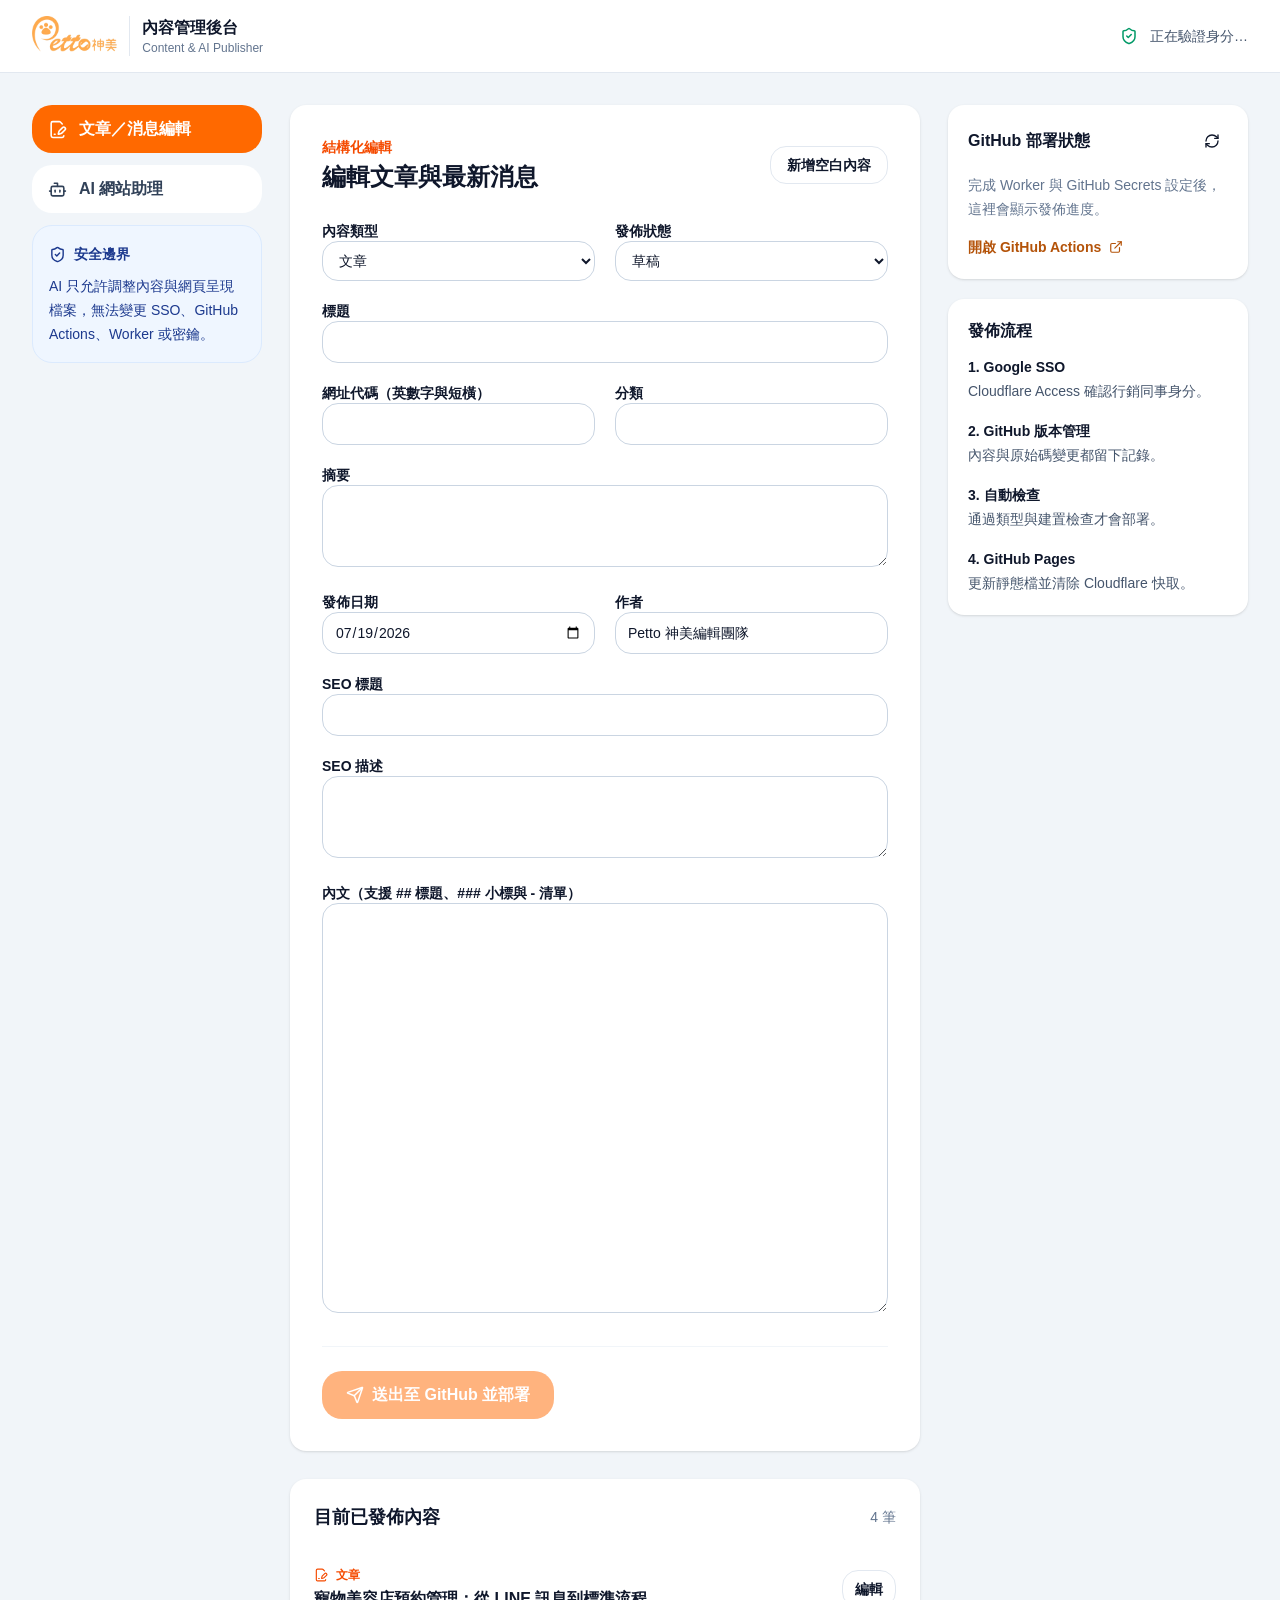
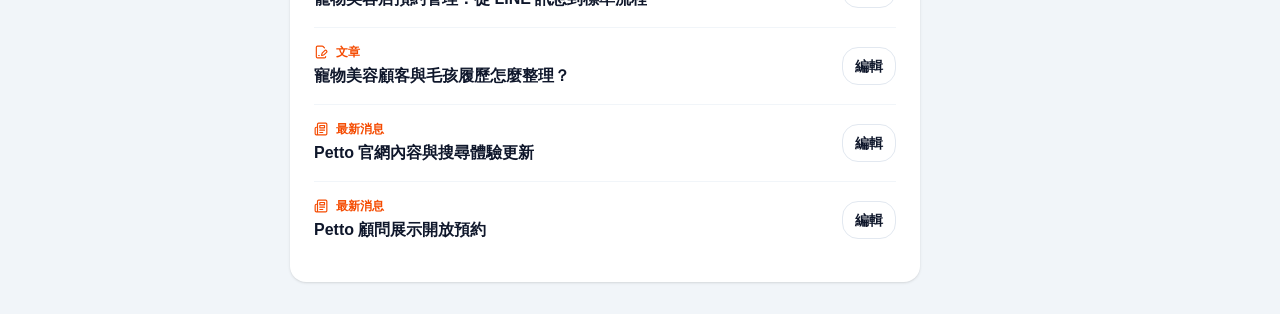
==== admin/index.html @ 761e26c4 "deploy: 文章、最新消息與內容管理後台" ====
<!doctype html>
<html lang="zh-TW">
  <head>
    <meta charset="UTF-8" />
    <meta name="viewport" content="width=device-width, initial-scale=1" />
    <meta name="theme-color" content="#ffaa4e" />

    <title>Petto 內容管理後台</title>
    <meta name="description" content="Petto 行銷內容管理後台。" />
    <meta name="author" content="Petto 神美" />
    <meta name="robots" content="noindex,nofollow,noarchive" />
    <link rel="canonical" href="https://petto.cc/admin/" />
    <link rel="icon" type="image/webp" href="/favicon.webp" />

    <meta property="og:type" content="website" />
    <meta property="og:url" content="https://petto.cc/admin/" />
    <meta property="og:title" content="Petto 內容管理後台" />
    <meta property="og:description" content="Petto 行銷內容管理後台。" />
    <meta property="og:image" content="https://petto.cc/images/hero-banner.webp" />
    <meta property="og:image:width" content="1300" />
    <meta property="og:image:height" content="731" />
    <meta property="og:site_name" content="Petto 神美" />
    <meta property="og:locale" content="zh_TW" />

    <meta name="twitter:card" content="summary_large_image" />
    <meta name="twitter:title" content="寵物美容管理系統｜Petto 神美" />
    <meta
      name="twitter:description"
      content="專為寵物美容沙龍打造的 LINE 預約、CRM、POS 與店務管理系統。"
    />
    <meta name="twitter:image" content="https://petto.cc/images/hero-banner.webp" />

    <link rel="preload" as="image" href="/images/hero-banner.webp" type="image/webp" fetchpriority="high" />
    <script type="application/ld+json">{"@context":"https://schema.org","@type":"WebPage","name":"Petto 內容管理後台","url":"https://petto.cc/admin/","description":"Petto 行銷內容管理後台。","inLanguage":"zh-TW","isPartOf":{"@id":"https://petto.cc/#website"},"about":{"@id":"https://petto.cc/#organization"}}</script>

    <script>
      window.dataLayer = window.dataLayer || [];
      function gtag() { dataLayer.push(arguments); }
      gtag("js", new Date());
      gtag("config", "G-05XGRM8G5E");

      !function(f,n){if(f.fbq)return;n=f.fbq=function(){n.callMethod?
      n.callMethod.apply(n,arguments):n.queue.push(arguments)};if(!f._fbq)f._fbq=n;
      n.push=n;n.loaded=!0;n.version="2.0";n.queue=[]}(window);
      fbq("init", "914743038214341");
      fbq("track", "PageView");

      function loadMarketingScripts() {
        const ga = document.createElement("script");
        ga.async = true;
        ga.src = "https://www.googletagmanager.com/gtag/js?id=G-05XGRM8G5E";
        document.head.appendChild(ga);

        const meta = document.createElement("script");
        meta.async = true;
        meta.src = "https://connect.facebook.net/en_US/fbevents.js";
        document.head.appendChild(meta);
      }

      window.addEventListener("load", function () {
        if ("requestIdleCallback" in window) {
          window.requestIdleCallback(loadMarketingScripts, { timeout: 2500 });
        } else {
          window.setTimeout(loadMarketingScripts, 1200);
        }
      }, { once: true });
    </script>
    <script type="module" crossorigin src="/assets/main-JNtmfxqX.js"></script>
    <link rel="stylesheet" crossorigin href="/assets/main-C1btqamZ.css">
  </head>
  <body>
    <noscript>
      <img
        height="1"
        width="1"
        style="display:none"
        alt=""
        src="https://www.facebook.com/tr?id=914743038214341&ev=PageView&noscript=1"
      />
    </noscript>
    <div id="root" data-prerendered="true"><link rel="preload" as="image" href="/images/logo-orange.webp"/><div class="min-h-screen bg-slate-100 text-slate-900"><header class="border-b border-slate-200 bg-white"><div class="mx-auto flex max-w-7xl items-center justify-between px-5 py-4 lg:px-8"><div class="flex items-center gap-3"><img src="/images/logo-orange.webp" alt="Petto 神美" class="h-10 w-auto"/><div class="border-l border-slate-200 pl-3"><p class="font-bold">內容管理後台</p><p class="text-xs text-slate-500">Content &amp; AI Publisher</p></div></div><div class="flex items-center gap-3 text-sm text-slate-600"><svg xmlns="http://www.w3.org/2000/svg" width="18" height="18" viewBox="0 0 24 24" fill="none" stroke="currentColor" stroke-width="2" stroke-linecap="round" stroke-linejoin="round" class="lucide lucide-shield-check text-emerald-600" aria-hidden="true"><path d="M20 13c0 5-3.5 7.5-7.66 8.95a1 1 0 0 1-.67-.01C7.5 20.5 4 18 4 13V6a1 1 0 0 1 1-1c2 0 4.5-1.2 6.24-2.72a1.17 1.17 0 0 1 1.52 0C14.51 3.81 17 5 19 5a1 1 0 0 1 1 1z"></path><path d="m9 12 2 2 4-4"></path></svg><span>正在驗證身分…</span></div></div></header><main class="mx-auto grid max-w-7xl gap-7 px-5 py-8 lg:grid-cols-[230px_minmax(0,1fr)_300px] lg:px-8"><aside class="space-y-3"><button type="button" class="flex w-full items-center gap-3 rounded-xl px-4 py-3 text-left font-semibold bg-orange-500 text-white"><svg xmlns="http://www.w3.org/2000/svg" width="19" height="19" viewBox="0 0 24 24" fill="none" stroke="currentColor" stroke-width="2" stroke-linecap="round" stroke-linejoin="round" class="lucide lucide-file-pen-line"><path d="m18 5-2.414-2.414A2 2 0 0 0 14.172 2H6a2 2 0 0 0-2 2v16a2 2 0 0 0 2 2h12a2 2 0 0 0 2-2"></path><path d="M21.378 12.626a1 1 0 0 0-3.004-3.004l-4.01 4.012a2 2 0 0 0-.506.854l-.837 2.87a.5.5 0 0 0 .62.62l2.87-.837a2 2 0 0 0 .854-.506z"></path><path d="M8 18h1"></path></svg> 文章／消息編輯</button><button type="button" class="flex w-full items-center gap-3 rounded-xl px-4 py-3 text-left font-semibold bg-white text-slate-700 hover:bg-slate-50"><svg xmlns="http://www.w3.org/2000/svg" width="19" height="19" viewBox="0 0 24 24" fill="none" stroke="currentColor" stroke-width="2" stroke-linecap="round" stroke-linejoin="round" class="lucide lucide-bot"><path d="M12 8V4H8"></path><rect width="16" height="12" x="4" y="8" rx="2"></rect><path d="M2 14h2"></path><path d="M20 14h2"></path><path d="M15 13v2"></path><path d="M9 13v2"></path></svg> AI 網站助理</button><div class="rounded-xl border border-blue-100 bg-blue-50 p-4 text-sm leading-6 text-blue-900"><div class="mb-2 flex items-center gap-2 font-bold"><svg xmlns="http://www.w3.org/2000/svg" width="17" height="17" viewBox="0 0 24 24" fill="none" stroke="currentColor" stroke-width="2" stroke-linecap="round" stroke-linejoin="round" class="lucide lucide-shield-check"><path d="M20 13c0 5-3.5 7.5-7.66 8.95a1 1 0 0 1-.67-.01C7.5 20.5 4 18 4 13V6a1 1 0 0 1 1-1c2 0 4.5-1.2 6.24-2.72a1.17 1.17 0 0 1 1.52 0C14.51 3.81 17 5 19 5a1 1 0 0 1 1 1z"></path><path d="m9 12 2 2 4-4"></path></svg> 安全邊界</div>AI 只允許調整內容與網頁呈現檔案，無法變更 SSO、GitHub Actions、Worker 或密鑰。</div></aside><section><form class="rounded-2xl bg-white p-6 shadow-sm lg:p-8"><div class="mb-7 flex flex-wrap items-center justify-between gap-4"><div><p class="mb-1 text-sm font-semibold text-orange-600">結構化編輯</p><h1 class="text-2xl font-bold">編輯文章與最新消息</h1></div><button type="button" class="rounded-lg border border-slate-200 px-4 py-2 text-sm font-semibold hover:bg-slate-50">新增空白內容</button></div><div class="grid gap-5 md:grid-cols-2"><label class="space-y-2 text-sm font-semibold">內容類型<select class="w-full rounded-lg border border-slate-300 bg-white px-3 py-2.5 font-normal"><option value="article" selected="">文章</option><option value="news">最新消息</option></select></label><label class="space-y-2 text-sm font-semibold">發佈狀態<select class="w-full rounded-lg border border-slate-300 bg-white px-3 py-2.5 font-normal"><option value="draft" selected="">草稿</option><option value="published">正式發佈</option></select></label><label class="space-y-2 text-sm font-semibold md:col-span-2">標題<input required="" class="w-full rounded-lg border border-slate-300 px-3 py-2.5 font-normal" value=""/></label><label class="space-y-2 text-sm font-semibold">網址代碼（英數字與短橫）<input required="" pattern="[a-z0-9-]+" class="w-full rounded-lg border border-slate-300 px-3 py-2.5 font-normal" value=""/></label><label class="space-y-2 text-sm font-semibold">分類<input required="" class="w-full rounded-lg border border-slate-300 px-3 py-2.5 font-normal" value=""/></label><label class="space-y-2 text-sm font-semibold md:col-span-2">摘要<textarea required="" maxLength="220" rows="3" class="w-full rounded-lg border border-slate-300 px-3 py-2.5 font-normal"></textarea></label><label class="space-y-2 text-sm font-semibold">發佈日期<input required="" type="date" class="w-full rounded-lg border border-slate-300 px-3 py-2.5 font-normal" value="2026-07-19"/></label><label class="space-y-2 text-sm font-semibold">作者<input required="" class="w-full rounded-lg border border-slate-300 px-3 py-2.5 font-normal" value="Petto 神美編輯團隊"/></label><label class="space-y-2 text-sm font-semibold md:col-span-2">SEO 標題<input required="" maxLength="65" class="w-full rounded-lg border border-slate-300 px-3 py-2.5 font-normal" value=""/></label><label class="space-y-2 text-sm font-semibold md:col-span-2">SEO 描述<textarea required="" maxLength="170" rows="3" class="w-full rounded-lg border border-slate-300 px-3 py-2.5 font-normal"></textarea></label><label class="space-y-2 text-sm font-semibold md:col-span-2">內文（支援 ## 標題、### 小標與 - 清單）<textarea required="" rows="16" class="w-full rounded-lg border border-slate-300 px-3 py-3 font-mono text-sm font-normal leading-6"></textarea></label></div><div class="mt-7 flex flex-wrap items-center gap-4 border-t border-slate-100 pt-6"><button disabled="" class="inline-flex items-center gap-2 rounded-xl bg-orange-500 px-6 py-3 font-bold text-white hover:bg-orange-600 disabled:cursor-not-allowed disabled:opacity-50"><svg xmlns="http://www.w3.org/2000/svg" width="18" height="18" viewBox="0 0 24 24" fill="none" stroke="currentColor" stroke-width="2" stroke-linecap="round" stroke-linejoin="round" class="lucide lucide-send"><path d="M14.536 21.686a.5.5 0 0 0 .937-.024l6.5-19a.496.496 0 0 0-.635-.635l-19 6.5a.5.5 0 0 0-.024.937l7.93 3.18a2 2 0 0 1 1.112 1.11z"></path><path d="m21.854 2.147-10.94 10.939"></path></svg>送出至 GitHub 並部署</button></div></form><div class="mt-7 rounded-2xl bg-white p-6 shadow-sm"><div class="mb-5 flex items-center justify-between gap-4"><h2 class="text-lg font-bold">目前已發佈內容</h2><span class="text-sm text-slate-500">4<!-- --> 筆</span></div><div class="divide-y divide-slate-100"><div class="flex items-center justify-between gap-4 py-4"><div class="min-w-0"><div class="mb-1 flex items-center gap-2 text-xs font-bold text-orange-600"><svg xmlns="http://www.w3.org/2000/svg" width="14" height="14" viewBox="0 0 24 24" fill="none" stroke="currentColor" stroke-width="2" stroke-linecap="round" stroke-linejoin="round" class="lucide lucide-file-pen-line"><path d="m18 5-2.414-2.414A2 2 0 0 0 14.172 2H6a2 2 0 0 0-2 2v16a2 2 0 0 0 2 2h12a2 2 0 0 0 2-2"></path><path d="M21.378 12.626a1 1 0 0 0-3.004-3.004l-4.01 4.012a2 2 0 0 0-.506.854l-.837 2.87a.5.5 0 0 0 .62.62l2.87-.837a2 2 0 0 0 .854-.506z"></path><path d="M8 18h1"></path></svg>文章</div><p class="truncate font-semibold">寵物美容店預約管理：從 LINE 訊息到標準流程</p></div><button type="button" class="shrink-0 rounded-lg border border-slate-200 px-3 py-2 text-sm font-semibold hover:bg-slate-50">編輯</button></div><div class="flex items-center justify-between gap-4 py-4"><div class="min-w-0"><div class="mb-1 flex items-center gap-2 text-xs font-bold text-orange-600"><svg xmlns="http://www.w3.org/2000/svg" width="14" height="14" viewBox="0 0 24 24" fill="none" stroke="currentColor" stroke-width="2" stroke-linecap="round" stroke-linejoin="round" class="lucide lucide-file-pen-line"><path d="m18 5-2.414-2.414A2 2 0 0 0 14.172 2H6a2 2 0 0 0-2 2v16a2 2 0 0 0 2 2h12a2 2 0 0 0 2-2"></path><path d="M21.378 12.626a1 1 0 0 0-3.004-3.004l-4.01 4.012a2 2 0 0 0-.506.854l-.837 2.87a.5.5 0 0 0 .62.62l2.87-.837a2 2 0 0 0 .854-.506z"></path><path d="M8 18h1"></path></svg>文章</div><p class="truncate font-semibold">寵物美容顧客與毛孩履歷怎麼整理？</p></div><button type="button" class="shrink-0 rounded-lg border border-slate-200 px-3 py-2 text-sm font-semibold hover:bg-slate-50">編輯</button></div><div class="flex items-center justify-between gap-4 py-4"><div class="min-w-0"><div class="mb-1 flex items-center gap-2 text-xs font-bold text-orange-600"><svg xmlns="http://www.w3.org/2000/svg" width="14" height="14" viewBox="0 0 24 24" fill="none" stroke="currentColor" stroke-width="2" stroke-linecap="round" stroke-linejoin="round" class="lucide lucide-newspaper"><path d="M4 22h16a2 2 0 0 0 2-2V4a2 2 0 0 0-2-2H8a2 2 0 0 0-2 2v16a2 2 0 0 1-2 2Zm0 0a2 2 0 0 1-2-2v-9c0-1.1.9-2 2-2h2"></path><path d="M18 14h-8"></path><path d="M15 18h-5"></path><path d="M10 6h8v4h-8V6Z"></path></svg>最新消息</div><p class="truncate font-semibold">Petto 官網內容與搜尋體驗更新</p></div><button type="button" class="shrink-0 rounded-lg border border-slate-200 px-3 py-2 text-sm font-semibold hover:bg-slate-50">編輯</button></div><div class="flex items-center justify-between gap-4 py-4"><div class="min-w-0"><div class="mb-1 flex items-center gap-2 text-xs font-bold text-orange-600"><svg xmlns="http://www.w3.org/2000/svg" width="14" height="14" viewBox="0 0 24 24" fill="none" stroke="currentColor" stroke-width="2" stroke-linecap="round" stroke-linejoin="round" class="lucide lucide-newspaper"><path d="M4 22h16a2 2 0 0 0 2-2V4a2 2 0 0 0-2-2H8a2 2 0 0 0-2 2v16a2 2 0 0 1-2 2Zm0 0a2 2 0 0 1-2-2v-9c0-1.1.9-2 2-2h2"></path><path d="M18 14h-8"></path><path d="M15 18h-5"></path><path d="M10 6h8v4h-8V6Z"></path></svg>最新消息</div><p class="truncate font-semibold">Petto 顧問展示開放預約</p></div><button type="button" class="shrink-0 rounded-lg border border-slate-200 px-3 py-2 text-sm font-semibold hover:bg-slate-50">編輯</button></div></div></div></section><aside class="space-y-5"><div class="rounded-2xl bg-white p-5 shadow-sm"><div class="mb-4 flex items-center justify-between"><h2 class="font-bold">GitHub 部署狀態</h2><button type="button" class="rounded-lg p-2 hover:bg-slate-50" aria-label="重新整理"><svg xmlns="http://www.w3.org/2000/svg" width="16" height="16" viewBox="0 0 24 24" fill="none" stroke="currentColor" stroke-width="2" stroke-linecap="round" stroke-linejoin="round" class="lucide lucide-refresh-cw"><path d="M3 12a9 9 0 0 1 9-9 9.75 9.75 0 0 1 6.74 2.74L21 8"></path><path d="M21 3v5h-5"></path><path d="M21 12a9 9 0 0 1-9 9 9.75 9.75 0 0 1-6.74-2.74L3 16"></path><path d="M8 16H3v5"></path></svg></button></div><p class="text-sm leading-6 text-slate-500">完成 Worker 與 GitHub Secrets 設定後，這裡會顯示發佈進度。</p><a href="https://github.com/3270101/pettoReact/actions" target="_blank" rel="noreferrer" class="mt-4 inline-flex items-center gap-2 text-sm font-semibold text-primary">開啟 GitHub Actions <svg xmlns="http://www.w3.org/2000/svg" width="14" height="14" viewBox="0 0 24 24" fill="none" stroke="currentColor" stroke-width="2" stroke-linecap="round" stroke-linejoin="round" class="lucide lucide-external-link"><path d="M15 3h6v6"></path><path d="M10 14 21 3"></path><path d="M18 13v6a2 2 0 0 1-2 2H5a2 2 0 0 1-2-2V8a2 2 0 0 1 2-2h6"></path></svg></a></div><div class="rounded-2xl bg-white p-5 shadow-sm"><h2 class="mb-3 font-bold">發佈流程</h2><ol class="space-y-4 text-sm leading-6 text-slate-600"><li><strong class="text-slate-900">1. Google SSO</strong><br/>Cloudflare Access 確認行銷同事身分。</li><li><strong class="text-slate-900">2. GitHub 版本管理</strong><br/>內容與原始碼變更都留下記錄。</li><li><strong class="text-slate-900">3. 自動檢查</strong><br/>通過類型與建置檢查才會部署。</li><li><strong class="text-slate-900">4. GitHub Pages</strong><br/>更新靜態檔並清除 Cloudflare 快取。</li></ol></div></aside></main></div></div>
  </body>
</html>
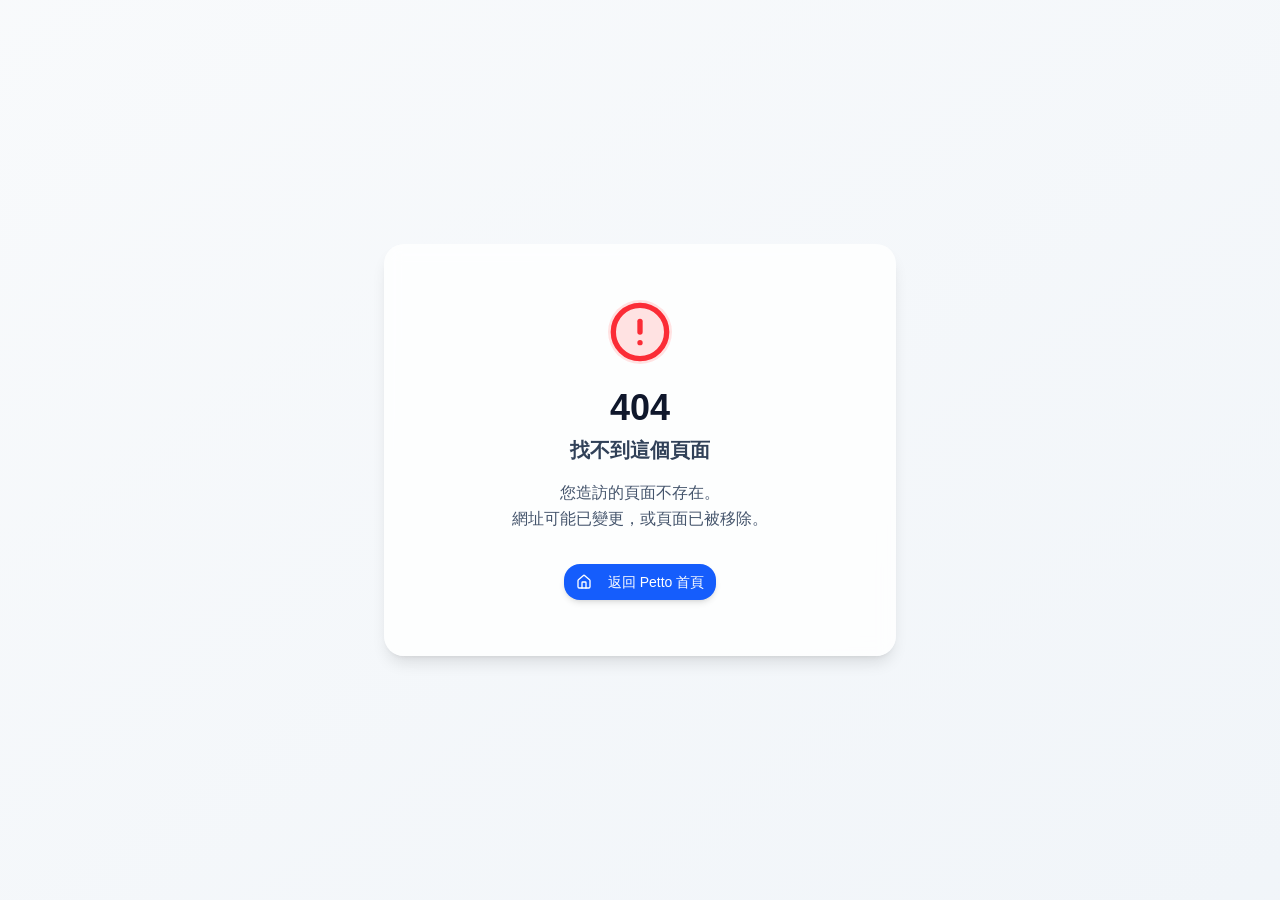
==== commit 9c95e911: "fix: cache-bust repaired JavaScript bundle" ====
--- a/admin/index.html
+++ b/admin/index.html
@@ -65,7 +65,7 @@
         }
       }, { once: true });
     </script>
-    <script type="module" crossorigin src="/assets/main-JNtmfxqX.js"></script>
+    <script type="module" crossorigin src="/assets/main-JNtmfxqX.js?v=20260719-1"></script>
     <link rel="stylesheet" crossorigin href="/assets/main-C1btqamZ.css">
   </head>
   <body>
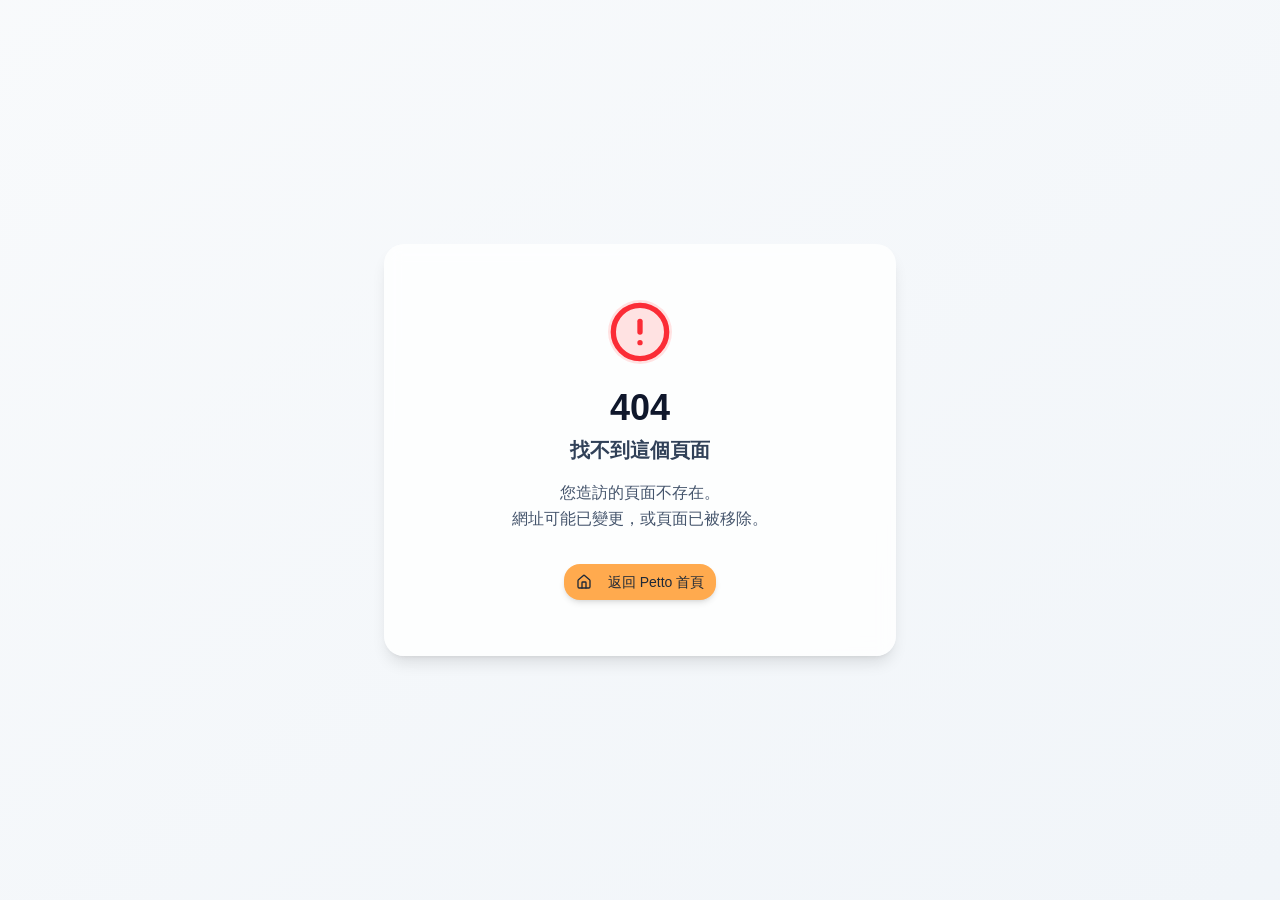
==== commit 3ab8f56f: "部署毛孩知識命名與品牌 CI 按鈕色" ====
--- a/admin/index.html
+++ b/admin/index.html
@@ -65,8 +65,8 @@
         }
       }, { once: true });
     </script>
-    <script type="module" crossorigin src="/assets/main-JNtmfxqX.js?v=20260719-1"></script>
-    <link rel="stylesheet" crossorigin href="/assets/main-C1btqamZ.css">
+    <script type="module" crossorigin src="/assets/main-DRfd6IsB.js?v=20260719-1"></script>
+    <link rel="stylesheet" crossorigin href="/assets/main-CD_ir7GU.css">
   </head>
   <body>
     <noscript>
@@ -78,6 +78,6 @@
         src="https://www.facebook.com/tr?id=914743038214341&ev=PageView&noscript=1"
       />
     </noscript>
-    <div id="root" data-prerendered="true"><link rel="preload" as="image" href="/images/logo-orange.webp"/><div class="min-h-screen bg-slate-100 text-slate-900"><header class="border-b border-slate-200 bg-white"><div class="mx-auto flex max-w-7xl items-center justify-between px-5 py-4 lg:px-8"><div class="flex items-center gap-3"><img src="/images/logo-orange.webp" alt="Petto 神美" class="h-10 w-auto"/><div class="border-l border-slate-200 pl-3"><p class="font-bold">內容管理後台</p><p class="text-xs text-slate-500">Content &amp; AI Publisher</p></div></div><div class="flex items-center gap-3 text-sm text-slate-600"><svg xmlns="http://www.w3.org/2000/svg" width="18" height="18" viewBox="0 0 24 24" fill="none" stroke="currentColor" stroke-width="2" stroke-linecap="round" stroke-linejoin="round" class="lucide lucide-shield-check text-emerald-600" aria-hidden="true"><path d="M20 13c0 5-3.5 7.5-7.66 8.95a1 1 0 0 1-.67-.01C7.5 20.5 4 18 4 13V6a1 1 0 0 1 1-1c2 0 4.5-1.2 6.24-2.72a1.17 1.17 0 0 1 1.52 0C14.51 3.81 17 5 19 5a1 1 0 0 1 1 1z"></path><path d="m9 12 2 2 4-4"></path></svg><span>正在驗證身分…</span></div></div></header><main class="mx-auto grid max-w-7xl gap-7 px-5 py-8 lg:grid-cols-[230px_minmax(0,1fr)_300px] lg:px-8"><aside class="space-y-3"><button type="button" class="flex w-full items-center gap-3 rounded-xl px-4 py-3 text-left font-semibold bg-orange-500 text-white"><svg xmlns="http://www.w3.org/2000/svg" width="19" height="19" viewBox="0 0 24 24" fill="none" stroke="currentColor" stroke-width="2" stroke-linecap="round" stroke-linejoin="round" class="lucide lucide-file-pen-line"><path d="m18 5-2.414-2.414A2 2 0 0 0 14.172 2H6a2 2 0 0 0-2 2v16a2 2 0 0 0 2 2h12a2 2 0 0 0 2-2"></path><path d="M21.378 12.626a1 1 0 0 0-3.004-3.004l-4.01 4.012a2 2 0 0 0-.506.854l-.837 2.87a.5.5 0 0 0 .62.62l2.87-.837a2 2 0 0 0 .854-.506z"></path><path d="M8 18h1"></path></svg> 文章／消息編輯</button><button type="button" class="flex w-full items-center gap-3 rounded-xl px-4 py-3 text-left font-semibold bg-white text-slate-700 hover:bg-slate-50"><svg xmlns="http://www.w3.org/2000/svg" width="19" height="19" viewBox="0 0 24 24" fill="none" stroke="currentColor" stroke-width="2" stroke-linecap="round" stroke-linejoin="round" class="lucide lucide-bot"><path d="M12 8V4H8"></path><rect width="16" height="12" x="4" y="8" rx="2"></rect><path d="M2 14h2"></path><path d="M20 14h2"></path><path d="M15 13v2"></path><path d="M9 13v2"></path></svg> AI 網站助理</button><div class="rounded-xl border border-blue-100 bg-blue-50 p-4 text-sm leading-6 text-blue-900"><div class="mb-2 flex items-center gap-2 font-bold"><svg xmlns="http://www.w3.org/2000/svg" width="17" height="17" viewBox="0 0 24 24" fill="none" stroke="currentColor" stroke-width="2" stroke-linecap="round" stroke-linejoin="round" class="lucide lucide-shield-check"><path d="M20 13c0 5-3.5 7.5-7.66 8.95a1 1 0 0 1-.67-.01C7.5 20.5 4 18 4 13V6a1 1 0 0 1 1-1c2 0 4.5-1.2 6.24-2.72a1.17 1.17 0 0 1 1.52 0C14.51 3.81 17 5 19 5a1 1 0 0 1 1 1z"></path><path d="m9 12 2 2 4-4"></path></svg> 安全邊界</div>AI 只允許調整內容與網頁呈現檔案，無法變更 SSO、GitHub Actions、Worker 或密鑰。</div></aside><section><form class="rounded-2xl bg-white p-6 shadow-sm lg:p-8"><div class="mb-7 flex flex-wrap items-center justify-between gap-4"><div><p class="mb-1 text-sm font-semibold text-orange-600">結構化編輯</p><h1 class="text-2xl font-bold">編輯文章與最新消息</h1></div><button type="button" class="rounded-lg border border-slate-200 px-4 py-2 text-sm font-semibold hover:bg-slate-50">新增空白內容</button></div><div class="grid gap-5 md:grid-cols-2"><label class="space-y-2 text-sm font-semibold">內容類型<select class="w-full rounded-lg border border-slate-300 bg-white px-3 py-2.5 font-normal"><option value="article" selected="">文章</option><option value="news">最新消息</option></select></label><label class="space-y-2 text-sm font-semibold">發佈狀態<select class="w-full rounded-lg border border-slate-300 bg-white px-3 py-2.5 font-normal"><option value="draft" selected="">草稿</option><option value="published">正式發佈</option></select></label><label class="space-y-2 text-sm font-semibold md:col-span-2">標題<input required="" class="w-full rounded-lg border border-slate-300 px-3 py-2.5 font-normal" value=""/></label><label class="space-y-2 text-sm font-semibold">網址代碼（英數字與短橫）<input required="" pattern="[a-z0-9-]+" class="w-full rounded-lg border border-slate-300 px-3 py-2.5 font-normal" value=""/></label><label class="space-y-2 text-sm font-semibold">分類<input required="" class="w-full rounded-lg border border-slate-300 px-3 py-2.5 font-normal" value=""/></label><label class="space-y-2 text-sm font-semibold md:col-span-2">摘要<textarea required="" maxLength="220" rows="3" class="w-full rounded-lg border border-slate-300 px-3 py-2.5 font-normal"></textarea></label><label class="space-y-2 text-sm font-semibold">發佈日期<input required="" type="date" class="w-full rounded-lg border border-slate-300 px-3 py-2.5 font-normal" value="2026-07-19"/></label><label class="space-y-2 text-sm font-semibold">作者<input required="" class="w-full rounded-lg border border-slate-300 px-3 py-2.5 font-normal" value="Petto 神美編輯團隊"/></label><label class="space-y-2 text-sm font-semibold md:col-span-2">SEO 標題<input required="" maxLength="65" class="w-full rounded-lg border border-slate-300 px-3 py-2.5 font-normal" value=""/></label><label class="space-y-2 text-sm font-semibold md:col-span-2">SEO 描述<textarea required="" maxLength="170" rows="3" class="w-full rounded-lg border border-slate-300 px-3 py-2.5 font-normal"></textarea></label><label class="space-y-2 text-sm font-semibold md:col-span-2">內文（支援 ## 標題、### 小標與 - 清單）<textarea required="" rows="16" class="w-full rounded-lg border border-slate-300 px-3 py-3 font-mono text-sm font-normal leading-6"></textarea></label></div><div class="mt-7 flex flex-wrap items-center gap-4 border-t border-slate-100 pt-6"><button disabled="" class="inline-flex items-center gap-2 rounded-xl bg-orange-500 px-6 py-3 font-bold text-white hover:bg-orange-600 disabled:cursor-not-allowed disabled:opacity-50"><svg xmlns="http://www.w3.org/2000/svg" width="18" height="18" viewBox="0 0 24 24" fill="none" stroke="currentColor" stroke-width="2" stroke-linecap="round" stroke-linejoin="round" class="lucide lucide-send"><path d="M14.536 21.686a.5.5 0 0 0 .937-.024l6.5-19a.496.496 0 0 0-.635-.635l-19 6.5a.5.5 0 0 0-.024.937l7.93 3.18a2 2 0 0 1 1.112 1.11z"></path><path d="m21.854 2.147-10.94 10.939"></path></svg>送出至 GitHub 並部署</button></div></form><div class="mt-7 rounded-2xl bg-white p-6 shadow-sm"><div class="mb-5 flex items-center justify-between gap-4"><h2 class="text-lg font-bold">目前已發佈內容</h2><span class="text-sm text-slate-500">4<!-- --> 筆</span></div><div class="divide-y divide-slate-100"><div class="flex items-center justify-between gap-4 py-4"><div class="min-w-0"><div class="mb-1 flex items-center gap-2 text-xs font-bold text-orange-600"><svg xmlns="http://www.w3.org/2000/svg" width="14" height="14" viewBox="0 0 24 24" fill="none" stroke="currentColor" stroke-width="2" stroke-linecap="round" stroke-linejoin="round" class="lucide lucide-file-pen-line"><path d="m18 5-2.414-2.414A2 2 0 0 0 14.172 2H6a2 2 0 0 0-2 2v16a2 2 0 0 0 2 2h12a2 2 0 0 0 2-2"></path><path d="M21.378 12.626a1 1 0 0 0-3.004-3.004l-4.01 4.012a2 2 0 0 0-.506.854l-.837 2.87a.5.5 0 0 0 .62.62l2.87-.837a2 2 0 0 0 .854-.506z"></path><path d="M8 18h1"></path></svg>文章</div><p class="truncate font-semibold">寵物美容店預約管理：從 LINE 訊息到標準流程</p></div><button type="button" class="shrink-0 rounded-lg border border-slate-200 px-3 py-2 text-sm font-semibold hover:bg-slate-50">編輯</button></div><div class="flex items-center justify-between gap-4 py-4"><div class="min-w-0"><div class="mb-1 flex items-center gap-2 text-xs font-bold text-orange-600"><svg xmlns="http://www.w3.org/2000/svg" width="14" height="14" viewBox="0 0 24 24" fill="none" stroke="currentColor" stroke-width="2" stroke-linecap="round" stroke-linejoin="round" class="lucide lucide-file-pen-line"><path d="m18 5-2.414-2.414A2 2 0 0 0 14.172 2H6a2 2 0 0 0-2 2v16a2 2 0 0 0 2 2h12a2 2 0 0 0 2-2"></path><path d="M21.378 12.626a1 1 0 0 0-3.004-3.004l-4.01 4.012a2 2 0 0 0-.506.854l-.837 2.87a.5.5 0 0 0 .62.62l2.87-.837a2 2 0 0 0 .854-.506z"></path><path d="M8 18h1"></path></svg>文章</div><p class="truncate font-semibold">寵物美容顧客與毛孩履歷怎麼整理？</p></div><button type="button" class="shrink-0 rounded-lg border border-slate-200 px-3 py-2 text-sm font-semibold hover:bg-slate-50">編輯</button></div><div class="flex items-center justify-between gap-4 py-4"><div class="min-w-0"><div class="mb-1 flex items-center gap-2 text-xs font-bold text-orange-600"><svg xmlns="http://www.w3.org/2000/svg" width="14" height="14" viewBox="0 0 24 24" fill="none" stroke="currentColor" stroke-width="2" stroke-linecap="round" stroke-linejoin="round" class="lucide lucide-newspaper"><path d="M4 22h16a2 2 0 0 0 2-2V4a2 2 0 0 0-2-2H8a2 2 0 0 0-2 2v16a2 2 0 0 1-2 2Zm0 0a2 2 0 0 1-2-2v-9c0-1.1.9-2 2-2h2"></path><path d="M18 14h-8"></path><path d="M15 18h-5"></path><path d="M10 6h8v4h-8V6Z"></path></svg>最新消息</div><p class="truncate font-semibold">Petto 官網內容與搜尋體驗更新</p></div><button type="button" class="shrink-0 rounded-lg border border-slate-200 px-3 py-2 text-sm font-semibold hover:bg-slate-50">編輯</button></div><div class="flex items-center justify-between gap-4 py-4"><div class="min-w-0"><div class="mb-1 flex items-center gap-2 text-xs font-bold text-orange-600"><svg xmlns="http://www.w3.org/2000/svg" width="14" height="14" viewBox="0 0 24 24" fill="none" stroke="currentColor" stroke-width="2" stroke-linecap="round" stroke-linejoin="round" class="lucide lucide-newspaper"><path d="M4 22h16a2 2 0 0 0 2-2V4a2 2 0 0 0-2-2H8a2 2 0 0 0-2 2v16a2 2 0 0 1-2 2Zm0 0a2 2 0 0 1-2-2v-9c0-1.1.9-2 2-2h2"></path><path d="M18 14h-8"></path><path d="M15 18h-5"></path><path d="M10 6h8v4h-8V6Z"></path></svg>最新消息</div><p class="truncate font-semibold">Petto 顧問展示開放預約</p></div><button type="button" class="shrink-0 rounded-lg border border-slate-200 px-3 py-2 text-sm font-semibold hover:bg-slate-50">編輯</button></div></div></div></section><aside class="space-y-5"><div class="rounded-2xl bg-white p-5 shadow-sm"><div class="mb-4 flex items-center justify-between"><h2 class="font-bold">GitHub 部署狀態</h2><button type="button" class="rounded-lg p-2 hover:bg-slate-50" aria-label="重新整理"><svg xmlns="http://www.w3.org/2000/svg" width="16" height="16" viewBox="0 0 24 24" fill="none" stroke="currentColor" stroke-width="2" stroke-linecap="round" stroke-linejoin="round" class="lucide lucide-refresh-cw"><path d="M3 12a9 9 0 0 1 9-9 9.75 9.75 0 0 1 6.74 2.74L21 8"></path><path d="M21 3v5h-5"></path><path d="M21 12a9 9 0 0 1-9 9 9.75 9.75 0 0 1-6.74-2.74L3 16"></path><path d="M8 16H3v5"></path></svg></button></div><p class="text-sm leading-6 text-slate-500">完成 Worker 與 GitHub Secrets 設定後，這裡會顯示發佈進度。</p><a href="https://github.com/3270101/pettoReact/actions" target="_blank" rel="noreferrer" class="mt-4 inline-flex items-center gap-2 text-sm font-semibold text-primary">開啟 GitHub Actions <svg xmlns="http://www.w3.org/2000/svg" width="14" height="14" viewBox="0 0 24 24" fill="none" stroke="currentColor" stroke-width="2" stroke-linecap="round" stroke-linejoin="round" class="lucide lucide-external-link"><path d="M15 3h6v6"></path><path d="M10 14 21 3"></path><path d="M18 13v6a2 2 0 0 1-2 2H5a2 2 0 0 1-2-2V8a2 2 0 0 1 2-2h6"></path></svg></a></div><div class="rounded-2xl bg-white p-5 shadow-sm"><h2 class="mb-3 font-bold">發佈流程</h2><ol class="space-y-4 text-sm leading-6 text-slate-600"><li><strong class="text-slate-900">1. Google SSO</strong><br/>Cloudflare Access 確認行銷同事身分。</li><li><strong class="text-slate-900">2. GitHub 版本管理</strong><br/>內容與原始碼變更都留下記錄。</li><li><strong class="text-slate-900">3. 自動檢查</strong><br/>通過類型與建置檢查才會部署。</li><li><strong class="text-slate-900">4. GitHub Pages</strong><br/>更新靜態檔並清除 Cloudflare 快取。</li></ol></div></aside></main></div></div>
+    <div id="root" data-prerendered="true"><link rel="preload" as="image" href="/images/logo-orange.webp"/><div class="min-h-screen bg-slate-100 text-slate-900"><header class="border-b border-slate-200 bg-white"><div class="mx-auto flex max-w-7xl items-center justify-between px-5 py-4 lg:px-8"><div class="flex items-center gap-3"><img src="/images/logo-orange.webp" alt="Petto 神美" class="h-10 w-auto"/><div class="border-l border-slate-200 pl-3"><p class="font-bold">內容管理後台</p><p class="text-xs text-slate-500">Content &amp; AI Publisher</p></div></div><div class="flex items-center gap-3 text-sm text-slate-600"><svg xmlns="http://www.w3.org/2000/svg" width="18" height="18" viewBox="0 0 24 24" fill="none" stroke="currentColor" stroke-width="2" stroke-linecap="round" stroke-linejoin="round" class="lucide lucide-shield-check text-emerald-600" aria-hidden="true"><path d="M20 13c0 5-3.5 7.5-7.66 8.95a1 1 0 0 1-.67-.01C7.5 20.5 4 18 4 13V6a1 1 0 0 1 1-1c2 0 4.5-1.2 6.24-2.72a1.17 1.17 0 0 1 1.52 0C14.51 3.81 17 5 19 5a1 1 0 0 1 1 1z"></path><path d="m9 12 2 2 4-4"></path></svg><span>正在驗證身分…</span></div></div></header><main class="mx-auto grid max-w-7xl gap-7 px-5 py-8 lg:grid-cols-[230px_minmax(0,1fr)_300px] lg:px-8"><aside class="space-y-3"><button type="button" class="flex w-full items-center gap-3 rounded-xl px-4 py-3 text-left font-semibold bg-[#ffaa4e] text-[#1f2937]"><svg xmlns="http://www.w3.org/2000/svg" width="19" height="19" viewBox="0 0 24 24" fill="none" stroke="currentColor" stroke-width="2" stroke-linecap="round" stroke-linejoin="round" class="lucide lucide-file-pen-line"><path d="m18 5-2.414-2.414A2 2 0 0 0 14.172 2H6a2 2 0 0 0-2 2v16a2 2 0 0 0 2 2h12a2 2 0 0 0 2-2"></path><path d="M21.378 12.626a1 1 0 0 0-3.004-3.004l-4.01 4.012a2 2 0 0 0-.506.854l-.837 2.87a.5.5 0 0 0 .62.62l2.87-.837a2 2 0 0 0 .854-.506z"></path><path d="M8 18h1"></path></svg> 毛孩知識／消息編輯</button><button type="button" class="flex w-full items-center gap-3 rounded-xl px-4 py-3 text-left font-semibold bg-white text-slate-700 hover:bg-slate-50"><svg xmlns="http://www.w3.org/2000/svg" width="19" height="19" viewBox="0 0 24 24" fill="none" stroke="currentColor" stroke-width="2" stroke-linecap="round" stroke-linejoin="round" class="lucide lucide-bot"><path d="M12 8V4H8"></path><rect width="16" height="12" x="4" y="8" rx="2"></rect><path d="M2 14h2"></path><path d="M20 14h2"></path><path d="M15 13v2"></path><path d="M9 13v2"></path></svg> AI 網站助理</button><div class="rounded-xl border border-blue-100 bg-blue-50 p-4 text-sm leading-6 text-blue-900"><div class="mb-2 flex items-center gap-2 font-bold"><svg xmlns="http://www.w3.org/2000/svg" width="17" height="17" viewBox="0 0 24 24" fill="none" stroke="currentColor" stroke-width="2" stroke-linecap="round" stroke-linejoin="round" class="lucide lucide-shield-check"><path d="M20 13c0 5-3.5 7.5-7.66 8.95a1 1 0 0 1-.67-.01C7.5 20.5 4 18 4 13V6a1 1 0 0 1 1-1c2 0 4.5-1.2 6.24-2.72a1.17 1.17 0 0 1 1.52 0C14.51 3.81 17 5 19 5a1 1 0 0 1 1 1z"></path><path d="m9 12 2 2 4-4"></path></svg> 安全邊界</div>AI 只允許調整內容與網頁呈現檔案，無法變更 SSO、GitHub Actions、Worker 或密鑰。</div></aside><section><form class="rounded-2xl bg-white p-6 shadow-sm lg:p-8"><div class="mb-7 flex flex-wrap items-center justify-between gap-4"><div><p class="mb-1 text-sm font-semibold text-orange-600">結構化編輯</p><h1 class="text-2xl font-bold">編輯毛孩知識與最新消息</h1></div><button type="button" class="rounded-lg border border-slate-200 px-4 py-2 text-sm font-semibold hover:bg-slate-50">新增空白內容</button></div><div class="grid gap-5 md:grid-cols-2"><label class="space-y-2 text-sm font-semibold">內容類型<select class="w-full rounded-lg border border-slate-300 bg-white px-3 py-2.5 font-normal"><option value="article" selected="">毛孩知識</option><option value="news">最新消息</option></select></label><label class="space-y-2 text-sm font-semibold">發佈狀態<select class="w-full rounded-lg border border-slate-300 bg-white px-3 py-2.5 font-normal"><option value="draft" selected="">草稿</option><option value="published">正式發佈</option></select></label><label class="space-y-2 text-sm font-semibold md:col-span-2">標題<input required="" class="w-full rounded-lg border border-slate-300 px-3 py-2.5 font-normal" value=""/></label><label class="space-y-2 text-sm font-semibold">網址代碼（英數字與短橫）<input required="" pattern="[a-z0-9-]+" class="w-full rounded-lg border border-slate-300 px-3 py-2.5 font-normal" value=""/></label><label class="space-y-2 text-sm font-semibold">分類<input required="" class="w-full rounded-lg border border-slate-300 px-3 py-2.5 font-normal" value=""/></label><label class="space-y-2 text-sm font-semibold md:col-span-2">摘要<textarea required="" maxLength="220" rows="3" class="w-full rounded-lg border border-slate-300 px-3 py-2.5 font-normal"></textarea></label><label class="space-y-2 text-sm font-semibold">發佈日期<input required="" type="date" class="w-full rounded-lg border border-slate-300 px-3 py-2.5 font-normal" value="2026-07-19"/></label><label class="space-y-2 text-sm font-semibold">作者<input required="" class="w-full rounded-lg border border-slate-300 px-3 py-2.5 font-normal" value="Petto 神美編輯團隊"/></label><label class="space-y-2 text-sm font-semibold md:col-span-2">SEO 標題<input required="" maxLength="65" class="w-full rounded-lg border border-slate-300 px-3 py-2.5 font-normal" value=""/></label><label class="space-y-2 text-sm font-semibold md:col-span-2">SEO 描述<textarea required="" maxLength="170" rows="3" class="w-full rounded-lg border border-slate-300 px-3 py-2.5 font-normal"></textarea></label><label class="space-y-2 text-sm font-semibold md:col-span-2">內文（支援 ## 標題、### 小標與 - 清單）<textarea required="" rows="16" class="w-full rounded-lg border border-slate-300 px-3 py-3 font-mono text-sm font-normal leading-6"></textarea></label></div><div class="mt-7 flex flex-wrap items-center gap-4 border-t border-slate-100 pt-6"><button disabled="" class="inline-flex items-center gap-2 rounded-xl bg-[#ffaa4e] px-6 py-3 font-bold text-[#1f2937] hover:bg-[#f59e0b] disabled:cursor-not-allowed disabled:opacity-50"><svg xmlns="http://www.w3.org/2000/svg" width="18" height="18" viewBox="0 0 24 24" fill="none" stroke="currentColor" stroke-width="2" stroke-linecap="round" stroke-linejoin="round" class="lucide lucide-send"><path d="M14.536 21.686a.5.5 0 0 0 .937-.024l6.5-19a.496.496 0 0 0-.635-.635l-19 6.5a.5.5 0 0 0-.024.937l7.93 3.18a2 2 0 0 1 1.112 1.11z"></path><path d="m21.854 2.147-10.94 10.939"></path></svg>送出至 GitHub 並部署</button></div></form><div class="mt-7 rounded-2xl bg-white p-6 shadow-sm"><div class="mb-5 flex items-center justify-between gap-4"><h2 class="text-lg font-bold">目前已發佈內容</h2><span class="text-sm text-slate-500">4<!-- --> 筆</span></div><div class="divide-y divide-slate-100"><div class="flex items-center justify-between gap-4 py-4"><div class="min-w-0"><div class="mb-1 flex items-center gap-2 text-xs font-bold text-orange-600"><svg xmlns="http://www.w3.org/2000/svg" width="14" height="14" viewBox="0 0 24 24" fill="none" stroke="currentColor" stroke-width="2" stroke-linecap="round" stroke-linejoin="round" class="lucide lucide-file-pen-line"><path d="m18 5-2.414-2.414A2 2 0 0 0 14.172 2H6a2 2 0 0 0-2 2v16a2 2 0 0 0 2 2h12a2 2 0 0 0 2-2"></path><path d="M21.378 12.626a1 1 0 0 0-3.004-3.004l-4.01 4.012a2 2 0 0 0-.506.854l-.837 2.87a.5.5 0 0 0 .62.62l2.87-.837a2 2 0 0 0 .854-.506z"></path><path d="M8 18h1"></path></svg>毛孩知識</div><p class="truncate font-semibold">寵物美容店預約管理：從 LINE 訊息到標準流程</p></div><button type="button" class="shrink-0 rounded-lg border border-slate-200 px-3 py-2 text-sm font-semibold hover:bg-slate-50">編輯</button></div><div class="flex items-center justify-between gap-4 py-4"><div class="min-w-0"><div class="mb-1 flex items-center gap-2 text-xs font-bold text-orange-600"><svg xmlns="http://www.w3.org/2000/svg" width="14" height="14" viewBox="0 0 24 24" fill="none" stroke="currentColor" stroke-width="2" stroke-linecap="round" stroke-linejoin="round" class="lucide lucide-file-pen-line"><path d="m18 5-2.414-2.414A2 2 0 0 0 14.172 2H6a2 2 0 0 0-2 2v16a2 2 0 0 0 2 2h12a2 2 0 0 0 2-2"></path><path d="M21.378 12.626a1 1 0 0 0-3.004-3.004l-4.01 4.012a2 2 0 0 0-.506.854l-.837 2.87a.5.5 0 0 0 .62.62l2.87-.837a2 2 0 0 0 .854-.506z"></path><path d="M8 18h1"></path></svg>毛孩知識</div><p class="truncate font-semibold">寵物美容顧客與毛孩履歷怎麼整理？</p></div><button type="button" class="shrink-0 rounded-lg border border-slate-200 px-3 py-2 text-sm font-semibold hover:bg-slate-50">編輯</button></div><div class="flex items-center justify-between gap-4 py-4"><div class="min-w-0"><div class="mb-1 flex items-center gap-2 text-xs font-bold text-orange-600"><svg xmlns="http://www.w3.org/2000/svg" width="14" height="14" viewBox="0 0 24 24" fill="none" stroke="currentColor" stroke-width="2" stroke-linecap="round" stroke-linejoin="round" class="lucide lucide-newspaper"><path d="M4 22h16a2 2 0 0 0 2-2V4a2 2 0 0 0-2-2H8a2 2 0 0 0-2 2v16a2 2 0 0 1-2 2Zm0 0a2 2 0 0 1-2-2v-9c0-1.1.9-2 2-2h2"></path><path d="M18 14h-8"></path><path d="M15 18h-5"></path><path d="M10 6h8v4h-8V6Z"></path></svg>最新消息</div><p class="truncate font-semibold">Petto 官網內容與搜尋體驗更新</p></div><button type="button" class="shrink-0 rounded-lg border border-slate-200 px-3 py-2 text-sm font-semibold hover:bg-slate-50">編輯</button></div><div class="flex items-center justify-between gap-4 py-4"><div class="min-w-0"><div class="mb-1 flex items-center gap-2 text-xs font-bold text-orange-600"><svg xmlns="http://www.w3.org/2000/svg" width="14" height="14" viewBox="0 0 24 24" fill="none" stroke="currentColor" stroke-width="2" stroke-linecap="round" stroke-linejoin="round" class="lucide lucide-newspaper"><path d="M4 22h16a2 2 0 0 0 2-2V4a2 2 0 0 0-2-2H8a2 2 0 0 0-2 2v16a2 2 0 0 1-2 2Zm0 0a2 2 0 0 1-2-2v-9c0-1.1.9-2 2-2h2"></path><path d="M18 14h-8"></path><path d="M15 18h-5"></path><path d="M10 6h8v4h-8V6Z"></path></svg>最新消息</div><p class="truncate font-semibold">Petto 顧問展示開放預約</p></div><button type="button" class="shrink-0 rounded-lg border border-slate-200 px-3 py-2 text-sm font-semibold hover:bg-slate-50">編輯</button></div></div></div></section><aside class="space-y-5"><div class="rounded-2xl bg-white p-5 shadow-sm"><div class="mb-4 flex items-center justify-between"><h2 class="font-bold">GitHub 部署狀態</h2><button type="button" class="rounded-lg p-2 hover:bg-slate-50" aria-label="重新整理"><svg xmlns="http://www.w3.org/2000/svg" width="16" height="16" viewBox="0 0 24 24" fill="none" stroke="currentColor" stroke-width="2" stroke-linecap="round" stroke-linejoin="round" class="lucide lucide-refresh-cw"><path d="M3 12a9 9 0 0 1 9-9 9.75 9.75 0 0 1 6.74 2.74L21 8"></path><path d="M21 3v5h-5"></path><path d="M21 12a9 9 0 0 1-9 9 9.75 9.75 0 0 1-6.74-2.74L3 16"></path><path d="M8 16H3v5"></path></svg></button></div><p class="text-sm leading-6 text-slate-500">完成 Worker 與 GitHub Secrets 設定後，這裡會顯示發佈進度。</p><a href="https://github.com/3270101/pettoReact/actions" target="_blank" rel="noreferrer" class="mt-4 inline-flex items-center gap-2 text-sm font-semibold text-primary">開啟 GitHub Actions <svg xmlns="http://www.w3.org/2000/svg" width="14" height="14" viewBox="0 0 24 24" fill="none" stroke="currentColor" stroke-width="2" stroke-linecap="round" stroke-linejoin="round" class="lucide lucide-external-link"><path d="M15 3h6v6"></path><path d="M10 14 21 3"></path><path d="M18 13v6a2 2 0 0 1-2 2H5a2 2 0 0 1-2-2V8a2 2 0 0 1 2-2h6"></path></svg></a></div><div class="rounded-2xl bg-white p-5 shadow-sm"><h2 class="mb-3 font-bold">發佈流程</h2><ol class="space-y-4 text-sm leading-6 text-slate-600"><li><strong class="text-slate-900">1. Google SSO</strong><br/>Cloudflare Access 確認行銷同事身分。</li><li><strong class="text-slate-900">2. GitHub 版本管理</strong><br/>內容與原始碼變更都留下記錄。</li><li><strong class="text-slate-900">3. 自動檢查</strong><br/>通過類型與建置檢查才會部署。</li><li><strong class="text-slate-900">4. GitHub Pages</strong><br/>更新靜態檔並清除 Cloudflare 快取。</li></ol></div></aside></main></div></div>
   </body>
 </html>
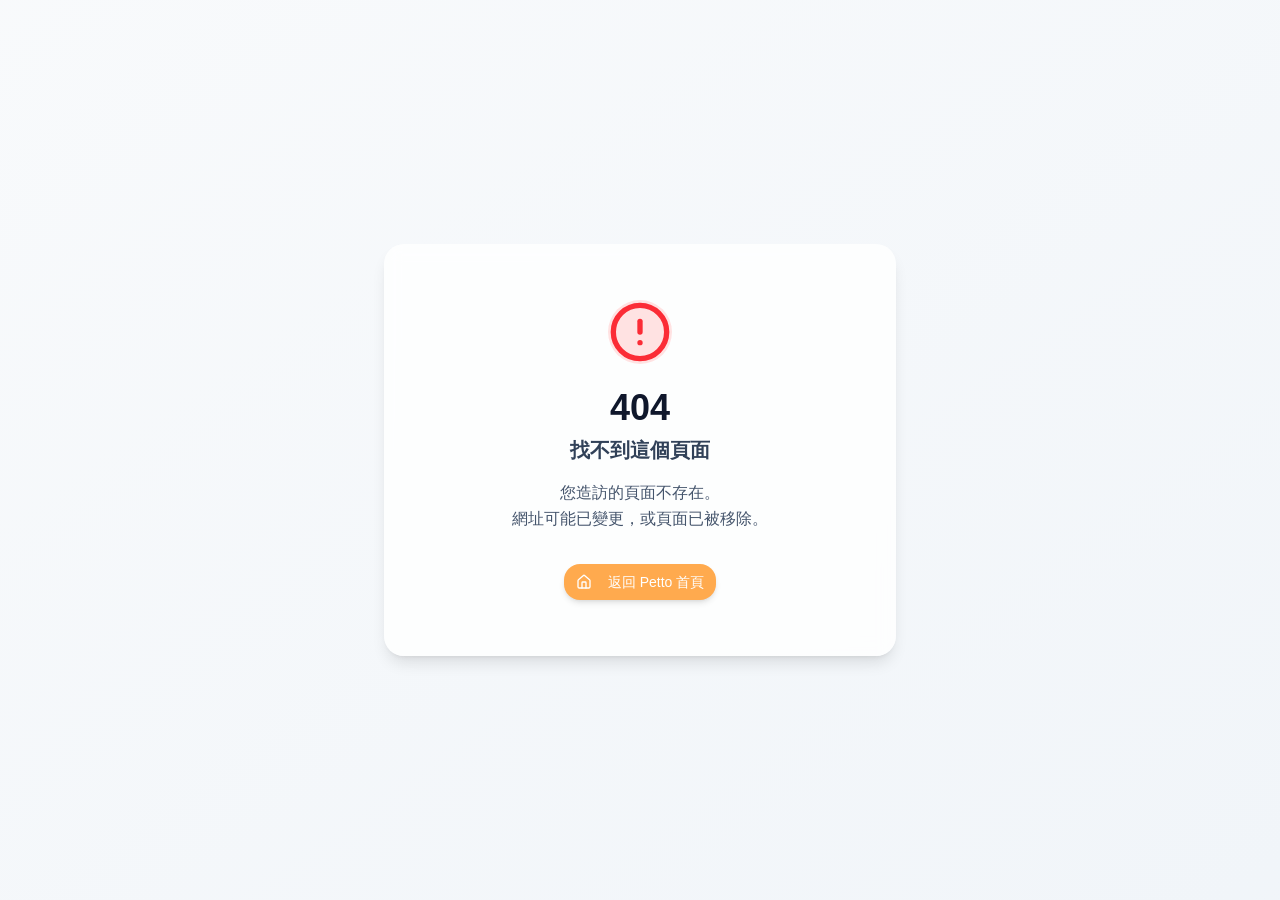
==== commit 336cd37b: "部署較輕盈的 Hero 與按鈕品牌樣式" ====
--- a/admin/index.html
+++ b/admin/index.html
@@ -65,8 +65,8 @@
         }
       }, { once: true });
     </script>
-    <script type="module" crossorigin src="/assets/main-DRfd6IsB.js?v=20260719-1"></script>
-    <link rel="stylesheet" crossorigin href="/assets/main-CD_ir7GU.css">
+    <script type="module" crossorigin src="/assets/main-Bl2QFMHU.js?v=20260719-1"></script>
+    <link rel="stylesheet" crossorigin href="/assets/main-BsH5C2aP.css">
   </head>
   <body>
     <noscript>
@@ -78,6 +78,6 @@
         src="https://www.facebook.com/tr?id=914743038214341&ev=PageView&noscript=1"
       />
     </noscript>
-    <div id="root" data-prerendered="true"><link rel="preload" as="image" href="/images/logo-orange.webp"/><div class="min-h-screen bg-slate-100 text-slate-900"><header class="border-b border-slate-200 bg-white"><div class="mx-auto flex max-w-7xl items-center justify-between px-5 py-4 lg:px-8"><div class="flex items-center gap-3"><img src="/images/logo-orange.webp" alt="Petto 神美" class="h-10 w-auto"/><div class="border-l border-slate-200 pl-3"><p class="font-bold">內容管理後台</p><p class="text-xs text-slate-500">Content &amp; AI Publisher</p></div></div><div class="flex items-center gap-3 text-sm text-slate-600"><svg xmlns="http://www.w3.org/2000/svg" width="18" height="18" viewBox="0 0 24 24" fill="none" stroke="currentColor" stroke-width="2" stroke-linecap="round" stroke-linejoin="round" class="lucide lucide-shield-check text-emerald-600" aria-hidden="true"><path d="M20 13c0 5-3.5 7.5-7.66 8.95a1 1 0 0 1-.67-.01C7.5 20.5 4 18 4 13V6a1 1 0 0 1 1-1c2 0 4.5-1.2 6.24-2.72a1.17 1.17 0 0 1 1.52 0C14.51 3.81 17 5 19 5a1 1 0 0 1 1 1z"></path><path d="m9 12 2 2 4-4"></path></svg><span>正在驗證身分…</span></div></div></header><main class="mx-auto grid max-w-7xl gap-7 px-5 py-8 lg:grid-cols-[230px_minmax(0,1fr)_300px] lg:px-8"><aside class="space-y-3"><button type="button" class="flex w-full items-center gap-3 rounded-xl px-4 py-3 text-left font-semibold bg-[#ffaa4e] text-[#1f2937]"><svg xmlns="http://www.w3.org/2000/svg" width="19" height="19" viewBox="0 0 24 24" fill="none" stroke="currentColor" stroke-width="2" stroke-linecap="round" stroke-linejoin="round" class="lucide lucide-file-pen-line"><path d="m18 5-2.414-2.414A2 2 0 0 0 14.172 2H6a2 2 0 0 0-2 2v16a2 2 0 0 0 2 2h12a2 2 0 0 0 2-2"></path><path d="M21.378 12.626a1 1 0 0 0-3.004-3.004l-4.01 4.012a2 2 0 0 0-.506.854l-.837 2.87a.5.5 0 0 0 .62.62l2.87-.837a2 2 0 0 0 .854-.506z"></path><path d="M8 18h1"></path></svg> 毛孩知識／消息編輯</button><button type="button" class="flex w-full items-center gap-3 rounded-xl px-4 py-3 text-left font-semibold bg-white text-slate-700 hover:bg-slate-50"><svg xmlns="http://www.w3.org/2000/svg" width="19" height="19" viewBox="0 0 24 24" fill="none" stroke="currentColor" stroke-width="2" stroke-linecap="round" stroke-linejoin="round" class="lucide lucide-bot"><path d="M12 8V4H8"></path><rect width="16" height="12" x="4" y="8" rx="2"></rect><path d="M2 14h2"></path><path d="M20 14h2"></path><path d="M15 13v2"></path><path d="M9 13v2"></path></svg> AI 網站助理</button><div class="rounded-xl border border-blue-100 bg-blue-50 p-4 text-sm leading-6 text-blue-900"><div class="mb-2 flex items-center gap-2 font-bold"><svg xmlns="http://www.w3.org/2000/svg" width="17" height="17" viewBox="0 0 24 24" fill="none" stroke="currentColor" stroke-width="2" stroke-linecap="round" stroke-linejoin="round" class="lucide lucide-shield-check"><path d="M20 13c0 5-3.5 7.5-7.66 8.95a1 1 0 0 1-.67-.01C7.5 20.5 4 18 4 13V6a1 1 0 0 1 1-1c2 0 4.5-1.2 6.24-2.72a1.17 1.17 0 0 1 1.52 0C14.51 3.81 17 5 19 5a1 1 0 0 1 1 1z"></path><path d="m9 12 2 2 4-4"></path></svg> 安全邊界</div>AI 只允許調整內容與網頁呈現檔案，無法變更 SSO、GitHub Actions、Worker 或密鑰。</div></aside><section><form class="rounded-2xl bg-white p-6 shadow-sm lg:p-8"><div class="mb-7 flex flex-wrap items-center justify-between gap-4"><div><p class="mb-1 text-sm font-semibold text-orange-600">結構化編輯</p><h1 class="text-2xl font-bold">編輯毛孩知識與最新消息</h1></div><button type="button" class="rounded-lg border border-slate-200 px-4 py-2 text-sm font-semibold hover:bg-slate-50">新增空白內容</button></div><div class="grid gap-5 md:grid-cols-2"><label class="space-y-2 text-sm font-semibold">內容類型<select class="w-full rounded-lg border border-slate-300 bg-white px-3 py-2.5 font-normal"><option value="article" selected="">毛孩知識</option><option value="news">最新消息</option></select></label><label class="space-y-2 text-sm font-semibold">發佈狀態<select class="w-full rounded-lg border border-slate-300 bg-white px-3 py-2.5 font-normal"><option value="draft" selected="">草稿</option><option value="published">正式發佈</option></select></label><label class="space-y-2 text-sm font-semibold md:col-span-2">標題<input required="" class="w-full rounded-lg border border-slate-300 px-3 py-2.5 font-normal" value=""/></label><label class="space-y-2 text-sm font-semibold">網址代碼（英數字與短橫）<input required="" pattern="[a-z0-9-]+" class="w-full rounded-lg border border-slate-300 px-3 py-2.5 font-normal" value=""/></label><label class="space-y-2 text-sm font-semibold">分類<input required="" class="w-full rounded-lg border border-slate-300 px-3 py-2.5 font-normal" value=""/></label><label class="space-y-2 text-sm font-semibold md:col-span-2">摘要<textarea required="" maxLength="220" rows="3" class="w-full rounded-lg border border-slate-300 px-3 py-2.5 font-normal"></textarea></label><label class="space-y-2 text-sm font-semibold">發佈日期<input required="" type="date" class="w-full rounded-lg border border-slate-300 px-3 py-2.5 font-normal" value="2026-07-19"/></label><label class="space-y-2 text-sm font-semibold">作者<input required="" class="w-full rounded-lg border border-slate-300 px-3 py-2.5 font-normal" value="Petto 神美編輯團隊"/></label><label class="space-y-2 text-sm font-semibold md:col-span-2">SEO 標題<input required="" maxLength="65" class="w-full rounded-lg border border-slate-300 px-3 py-2.5 font-normal" value=""/></label><label class="space-y-2 text-sm font-semibold md:col-span-2">SEO 描述<textarea required="" maxLength="170" rows="3" class="w-full rounded-lg border border-slate-300 px-3 py-2.5 font-normal"></textarea></label><label class="space-y-2 text-sm font-semibold md:col-span-2">內文（支援 ## 標題、### 小標與 - 清單）<textarea required="" rows="16" class="w-full rounded-lg border border-slate-300 px-3 py-3 font-mono text-sm font-normal leading-6"></textarea></label></div><div class="mt-7 flex flex-wrap items-center gap-4 border-t border-slate-100 pt-6"><button disabled="" class="inline-flex items-center gap-2 rounded-xl bg-[#ffaa4e] px-6 py-3 font-bold text-[#1f2937] hover:bg-[#f59e0b] disabled:cursor-not-allowed disabled:opacity-50"><svg xmlns="http://www.w3.org/2000/svg" width="18" height="18" viewBox="0 0 24 24" fill="none" stroke="currentColor" stroke-width="2" stroke-linecap="round" stroke-linejoin="round" class="lucide lucide-send"><path d="M14.536 21.686a.5.5 0 0 0 .937-.024l6.5-19a.496.496 0 0 0-.635-.635l-19 6.5a.5.5 0 0 0-.024.937l7.93 3.18a2 2 0 0 1 1.112 1.11z"></path><path d="m21.854 2.147-10.94 10.939"></path></svg>送出至 GitHub 並部署</button></div></form><div class="mt-7 rounded-2xl bg-white p-6 shadow-sm"><div class="mb-5 flex items-center justify-between gap-4"><h2 class="text-lg font-bold">目前已發佈內容</h2><span class="text-sm text-slate-500">4<!-- --> 筆</span></div><div class="divide-y divide-slate-100"><div class="flex items-center justify-between gap-4 py-4"><div class="min-w-0"><div class="mb-1 flex items-center gap-2 text-xs font-bold text-orange-600"><svg xmlns="http://www.w3.org/2000/svg" width="14" height="14" viewBox="0 0 24 24" fill="none" stroke="currentColor" stroke-width="2" stroke-linecap="round" stroke-linejoin="round" class="lucide lucide-file-pen-line"><path d="m18 5-2.414-2.414A2 2 0 0 0 14.172 2H6a2 2 0 0 0-2 2v16a2 2 0 0 0 2 2h12a2 2 0 0 0 2-2"></path><path d="M21.378 12.626a1 1 0 0 0-3.004-3.004l-4.01 4.012a2 2 0 0 0-.506.854l-.837 2.87a.5.5 0 0 0 .62.62l2.87-.837a2 2 0 0 0 .854-.506z"></path><path d="M8 18h1"></path></svg>毛孩知識</div><p class="truncate font-semibold">寵物美容店預約管理：從 LINE 訊息到標準流程</p></div><button type="button" class="shrink-0 rounded-lg border border-slate-200 px-3 py-2 text-sm font-semibold hover:bg-slate-50">編輯</button></div><div class="flex items-center justify-between gap-4 py-4"><div class="min-w-0"><div class="mb-1 flex items-center gap-2 text-xs font-bold text-orange-600"><svg xmlns="http://www.w3.org/2000/svg" width="14" height="14" viewBox="0 0 24 24" fill="none" stroke="currentColor" stroke-width="2" stroke-linecap="round" stroke-linejoin="round" class="lucide lucide-file-pen-line"><path d="m18 5-2.414-2.414A2 2 0 0 0 14.172 2H6a2 2 0 0 0-2 2v16a2 2 0 0 0 2 2h12a2 2 0 0 0 2-2"></path><path d="M21.378 12.626a1 1 0 0 0-3.004-3.004l-4.01 4.012a2 2 0 0 0-.506.854l-.837 2.87a.5.5 0 0 0 .62.62l2.87-.837a2 2 0 0 0 .854-.506z"></path><path d="M8 18h1"></path></svg>毛孩知識</div><p class="truncate font-semibold">寵物美容顧客與毛孩履歷怎麼整理？</p></div><button type="button" class="shrink-0 rounded-lg border border-slate-200 px-3 py-2 text-sm font-semibold hover:bg-slate-50">編輯</button></div><div class="flex items-center justify-between gap-4 py-4"><div class="min-w-0"><div class="mb-1 flex items-center gap-2 text-xs font-bold text-orange-600"><svg xmlns="http://www.w3.org/2000/svg" width="14" height="14" viewBox="0 0 24 24" fill="none" stroke="currentColor" stroke-width="2" stroke-linecap="round" stroke-linejoin="round" class="lucide lucide-newspaper"><path d="M4 22h16a2 2 0 0 0 2-2V4a2 2 0 0 0-2-2H8a2 2 0 0 0-2 2v16a2 2 0 0 1-2 2Zm0 0a2 2 0 0 1-2-2v-9c0-1.1.9-2 2-2h2"></path><path d="M18 14h-8"></path><path d="M15 18h-5"></path><path d="M10 6h8v4h-8V6Z"></path></svg>最新消息</div><p class="truncate font-semibold">Petto 官網內容與搜尋體驗更新</p></div><button type="button" class="shrink-0 rounded-lg border border-slate-200 px-3 py-2 text-sm font-semibold hover:bg-slate-50">編輯</button></div><div class="flex items-center justify-between gap-4 py-4"><div class="min-w-0"><div class="mb-1 flex items-center gap-2 text-xs font-bold text-orange-600"><svg xmlns="http://www.w3.org/2000/svg" width="14" height="14" viewBox="0 0 24 24" fill="none" stroke="currentColor" stroke-width="2" stroke-linecap="round" stroke-linejoin="round" class="lucide lucide-newspaper"><path d="M4 22h16a2 2 0 0 0 2-2V4a2 2 0 0 0-2-2H8a2 2 0 0 0-2 2v16a2 2 0 0 1-2 2Zm0 0a2 2 0 0 1-2-2v-9c0-1.1.9-2 2-2h2"></path><path d="M18 14h-8"></path><path d="M15 18h-5"></path><path d="M10 6h8v4h-8V6Z"></path></svg>最新消息</div><p class="truncate font-semibold">Petto 顧問展示開放預約</p></div><button type="button" class="shrink-0 rounded-lg border border-slate-200 px-3 py-2 text-sm font-semibold hover:bg-slate-50">編輯</button></div></div></div></section><aside class="space-y-5"><div class="rounded-2xl bg-white p-5 shadow-sm"><div class="mb-4 flex items-center justify-between"><h2 class="font-bold">GitHub 部署狀態</h2><button type="button" class="rounded-lg p-2 hover:bg-slate-50" aria-label="重新整理"><svg xmlns="http://www.w3.org/2000/svg" width="16" height="16" viewBox="0 0 24 24" fill="none" stroke="currentColor" stroke-width="2" stroke-linecap="round" stroke-linejoin="round" class="lucide lucide-refresh-cw"><path d="M3 12a9 9 0 0 1 9-9 9.75 9.75 0 0 1 6.74 2.74L21 8"></path><path d="M21 3v5h-5"></path><path d="M21 12a9 9 0 0 1-9 9 9.75 9.75 0 0 1-6.74-2.74L3 16"></path><path d="M8 16H3v5"></path></svg></button></div><p class="text-sm leading-6 text-slate-500">完成 Worker 與 GitHub Secrets 設定後，這裡會顯示發佈進度。</p><a href="https://github.com/3270101/pettoReact/actions" target="_blank" rel="noreferrer" class="mt-4 inline-flex items-center gap-2 text-sm font-semibold text-primary">開啟 GitHub Actions <svg xmlns="http://www.w3.org/2000/svg" width="14" height="14" viewBox="0 0 24 24" fill="none" stroke="currentColor" stroke-width="2" stroke-linecap="round" stroke-linejoin="round" class="lucide lucide-external-link"><path d="M15 3h6v6"></path><path d="M10 14 21 3"></path><path d="M18 13v6a2 2 0 0 1-2 2H5a2 2 0 0 1-2-2V8a2 2 0 0 1 2-2h6"></path></svg></a></div><div class="rounded-2xl bg-white p-5 shadow-sm"><h2 class="mb-3 font-bold">發佈流程</h2><ol class="space-y-4 text-sm leading-6 text-slate-600"><li><strong class="text-slate-900">1. Google SSO</strong><br/>Cloudflare Access 確認行銷同事身分。</li><li><strong class="text-slate-900">2. GitHub 版本管理</strong><br/>內容與原始碼變更都留下記錄。</li><li><strong class="text-slate-900">3. 自動檢查</strong><br/>通過類型與建置檢查才會部署。</li><li><strong class="text-slate-900">4. GitHub Pages</strong><br/>更新靜態檔並清除 Cloudflare 快取。</li></ol></div></aside></main></div></div>
+    <div id="root" data-prerendered="true"><link rel="preload" as="image" href="/images/logo-orange.webp"/><div class="min-h-screen bg-slate-100 text-slate-900"><header class="border-b border-slate-200 bg-white"><div class="mx-auto flex max-w-7xl items-center justify-between px-5 py-4 lg:px-8"><div class="flex items-center gap-3"><img src="/images/logo-orange.webp" alt="Petto 神美" class="h-10 w-auto"/><div class="border-l border-slate-200 pl-3"><p class="font-bold">內容管理後台</p><p class="text-xs text-slate-500">Content &amp; AI Publisher</p></div></div><div class="flex items-center gap-3 text-sm text-slate-600"><svg xmlns="http://www.w3.org/2000/svg" width="18" height="18" viewBox="0 0 24 24" fill="none" stroke="currentColor" stroke-width="2" stroke-linecap="round" stroke-linejoin="round" class="lucide lucide-shield-check text-emerald-600" aria-hidden="true"><path d="M20 13c0 5-3.5 7.5-7.66 8.95a1 1 0 0 1-.67-.01C7.5 20.5 4 18 4 13V6a1 1 0 0 1 1-1c2 0 4.5-1.2 6.24-2.72a1.17 1.17 0 0 1 1.52 0C14.51 3.81 17 5 19 5a1 1 0 0 1 1 1z"></path><path d="m9 12 2 2 4-4"></path></svg><span>正在驗證身分…</span></div></div></header><main class="mx-auto grid max-w-7xl gap-7 px-5 py-8 lg:grid-cols-[230px_minmax(0,1fr)_300px] lg:px-8"><aside class="space-y-3"><button type="button" class="flex w-full items-center gap-3 rounded-xl px-4 py-3 text-left font-semibold bg-[#ffaa4e] text-white"><svg xmlns="http://www.w3.org/2000/svg" width="19" height="19" viewBox="0 0 24 24" fill="none" stroke="currentColor" stroke-width="2" stroke-linecap="round" stroke-linejoin="round" class="lucide lucide-file-pen-line"><path d="m18 5-2.414-2.414A2 2 0 0 0 14.172 2H6a2 2 0 0 0-2 2v16a2 2 0 0 0 2 2h12a2 2 0 0 0 2-2"></path><path d="M21.378 12.626a1 1 0 0 0-3.004-3.004l-4.01 4.012a2 2 0 0 0-.506.854l-.837 2.87a.5.5 0 0 0 .62.62l2.87-.837a2 2 0 0 0 .854-.506z"></path><path d="M8 18h1"></path></svg> 毛孩知識／消息編輯</button><button type="button" class="flex w-full items-center gap-3 rounded-xl px-4 py-3 text-left font-semibold bg-white text-slate-700 hover:bg-slate-50"><svg xmlns="http://www.w3.org/2000/svg" width="19" height="19" viewBox="0 0 24 24" fill="none" stroke="currentColor" stroke-width="2" stroke-linecap="round" stroke-linejoin="round" class="lucide lucide-bot"><path d="M12 8V4H8"></path><rect width="16" height="12" x="4" y="8" rx="2"></rect><path d="M2 14h2"></path><path d="M20 14h2"></path><path d="M15 13v2"></path><path d="M9 13v2"></path></svg> AI 網站助理</button><div class="rounded-xl border border-blue-100 bg-blue-50 p-4 text-sm leading-6 text-blue-900"><div class="mb-2 flex items-center gap-2 font-bold"><svg xmlns="http://www.w3.org/2000/svg" width="17" height="17" viewBox="0 0 24 24" fill="none" stroke="currentColor" stroke-width="2" stroke-linecap="round" stroke-linejoin="round" class="lucide lucide-shield-check"><path d="M20 13c0 5-3.5 7.5-7.66 8.95a1 1 0 0 1-.67-.01C7.5 20.5 4 18 4 13V6a1 1 0 0 1 1-1c2 0 4.5-1.2 6.24-2.72a1.17 1.17 0 0 1 1.52 0C14.51 3.81 17 5 19 5a1 1 0 0 1 1 1z"></path><path d="m9 12 2 2 4-4"></path></svg> 安全邊界</div>AI 只允許調整內容與網頁呈現檔案，無法變更 SSO、GitHub Actions、Worker 或密鑰。</div></aside><section><form class="rounded-2xl bg-white p-6 shadow-sm lg:p-8"><div class="mb-7 flex flex-wrap items-center justify-between gap-4"><div><p class="mb-1 text-sm font-semibold text-orange-600">結構化編輯</p><h1 class="text-2xl font-bold">編輯毛孩知識與最新消息</h1></div><button type="button" class="rounded-lg border border-slate-200 px-4 py-2 text-sm font-semibold hover:bg-slate-50">新增空白內容</button></div><div class="grid gap-5 md:grid-cols-2"><label class="space-y-2 text-sm font-semibold">內容類型<select class="w-full rounded-lg border border-slate-300 bg-white px-3 py-2.5 font-normal"><option value="article" selected="">毛孩知識</option><option value="news">最新消息</option></select></label><label class="space-y-2 text-sm font-semibold">發佈狀態<select class="w-full rounded-lg border border-slate-300 bg-white px-3 py-2.5 font-normal"><option value="draft" selected="">草稿</option><option value="published">正式發佈</option></select></label><label class="space-y-2 text-sm font-semibold md:col-span-2">標題<input required="" class="w-full rounded-lg border border-slate-300 px-3 py-2.5 font-normal" value=""/></label><label class="space-y-2 text-sm font-semibold">網址代碼（英數字與短橫）<input required="" pattern="[a-z0-9-]+" class="w-full rounded-lg border border-slate-300 px-3 py-2.5 font-normal" value=""/></label><label class="space-y-2 text-sm font-semibold">分類<input required="" class="w-full rounded-lg border border-slate-300 px-3 py-2.5 font-normal" value=""/></label><label class="space-y-2 text-sm font-semibold md:col-span-2">摘要<textarea required="" maxLength="220" rows="3" class="w-full rounded-lg border border-slate-300 px-3 py-2.5 font-normal"></textarea></label><label class="space-y-2 text-sm font-semibold">發佈日期<input required="" type="date" class="w-full rounded-lg border border-slate-300 px-3 py-2.5 font-normal" value="2026-07-19"/></label><label class="space-y-2 text-sm font-semibold">作者<input required="" class="w-full rounded-lg border border-slate-300 px-3 py-2.5 font-normal" value="Petto 神美編輯團隊"/></label><label class="space-y-2 text-sm font-semibold md:col-span-2">SEO 標題<input required="" maxLength="65" class="w-full rounded-lg border border-slate-300 px-3 py-2.5 font-normal" value=""/></label><label class="space-y-2 text-sm font-semibold md:col-span-2">SEO 描述<textarea required="" maxLength="170" rows="3" class="w-full rounded-lg border border-slate-300 px-3 py-2.5 font-normal"></textarea></label><label class="space-y-2 text-sm font-semibold md:col-span-2">內文（支援 ## 標題、### 小標與 - 清單）<textarea required="" rows="16" class="w-full rounded-lg border border-slate-300 px-3 py-3 font-mono text-sm font-normal leading-6"></textarea></label></div><div class="mt-7 flex flex-wrap items-center gap-4 border-t border-slate-100 pt-6"><button disabled="" class="inline-flex items-center gap-2 rounded-xl bg-[#ffaa4e] px-6 py-3 font-bold text-white hover:bg-[#f59e0b] disabled:cursor-not-allowed disabled:opacity-50"><svg xmlns="http://www.w3.org/2000/svg" width="18" height="18" viewBox="0 0 24 24" fill="none" stroke="currentColor" stroke-width="2" stroke-linecap="round" stroke-linejoin="round" class="lucide lucide-send"><path d="M14.536 21.686a.5.5 0 0 0 .937-.024l6.5-19a.496.496 0 0 0-.635-.635l-19 6.5a.5.5 0 0 0-.024.937l7.93 3.18a2 2 0 0 1 1.112 1.11z"></path><path d="m21.854 2.147-10.94 10.939"></path></svg>送出至 GitHub 並部署</button></div></form><div class="mt-7 rounded-2xl bg-white p-6 shadow-sm"><div class="mb-5 flex items-center justify-between gap-4"><h2 class="text-lg font-bold">目前已發佈內容</h2><span class="text-sm text-slate-500">4<!-- --> 筆</span></div><div class="divide-y divide-slate-100"><div class="flex items-center justify-between gap-4 py-4"><div class="min-w-0"><div class="mb-1 flex items-center gap-2 text-xs font-bold text-orange-600"><svg xmlns="http://www.w3.org/2000/svg" width="14" height="14" viewBox="0 0 24 24" fill="none" stroke="currentColor" stroke-width="2" stroke-linecap="round" stroke-linejoin="round" class="lucide lucide-file-pen-line"><path d="m18 5-2.414-2.414A2 2 0 0 0 14.172 2H6a2 2 0 0 0-2 2v16a2 2 0 0 0 2 2h12a2 2 0 0 0 2-2"></path><path d="M21.378 12.626a1 1 0 0 0-3.004-3.004l-4.01 4.012a2 2 0 0 0-.506.854l-.837 2.87a.5.5 0 0 0 .62.62l2.87-.837a2 2 0 0 0 .854-.506z"></path><path d="M8 18h1"></path></svg>毛孩知識</div><p class="truncate font-semibold">寵物美容店預約管理：從 LINE 訊息到標準流程</p></div><button type="button" class="shrink-0 rounded-lg border border-slate-200 px-3 py-2 text-sm font-semibold hover:bg-slate-50">編輯</button></div><div class="flex items-center justify-between gap-4 py-4"><div class="min-w-0"><div class="mb-1 flex items-center gap-2 text-xs font-bold text-orange-600"><svg xmlns="http://www.w3.org/2000/svg" width="14" height="14" viewBox="0 0 24 24" fill="none" stroke="currentColor" stroke-width="2" stroke-linecap="round" stroke-linejoin="round" class="lucide lucide-file-pen-line"><path d="m18 5-2.414-2.414A2 2 0 0 0 14.172 2H6a2 2 0 0 0-2 2v16a2 2 0 0 0 2 2h12a2 2 0 0 0 2-2"></path><path d="M21.378 12.626a1 1 0 0 0-3.004-3.004l-4.01 4.012a2 2 0 0 0-.506.854l-.837 2.87a.5.5 0 0 0 .62.62l2.87-.837a2 2 0 0 0 .854-.506z"></path><path d="M8 18h1"></path></svg>毛孩知識</div><p class="truncate font-semibold">寵物美容顧客與毛孩履歷怎麼整理？</p></div><button type="button" class="shrink-0 rounded-lg border border-slate-200 px-3 py-2 text-sm font-semibold hover:bg-slate-50">編輯</button></div><div class="flex items-center justify-between gap-4 py-4"><div class="min-w-0"><div class="mb-1 flex items-center gap-2 text-xs font-bold text-orange-600"><svg xmlns="http://www.w3.org/2000/svg" width="14" height="14" viewBox="0 0 24 24" fill="none" stroke="currentColor" stroke-width="2" stroke-linecap="round" stroke-linejoin="round" class="lucide lucide-newspaper"><path d="M4 22h16a2 2 0 0 0 2-2V4a2 2 0 0 0-2-2H8a2 2 0 0 0-2 2v16a2 2 0 0 1-2 2Zm0 0a2 2 0 0 1-2-2v-9c0-1.1.9-2 2-2h2"></path><path d="M18 14h-8"></path><path d="M15 18h-5"></path><path d="M10 6h8v4h-8V6Z"></path></svg>最新消息</div><p class="truncate font-semibold">Petto 官網內容與搜尋體驗更新</p></div><button type="button" class="shrink-0 rounded-lg border border-slate-200 px-3 py-2 text-sm font-semibold hover:bg-slate-50">編輯</button></div><div class="flex items-center justify-between gap-4 py-4"><div class="min-w-0"><div class="mb-1 flex items-center gap-2 text-xs font-bold text-orange-600"><svg xmlns="http://www.w3.org/2000/svg" width="14" height="14" viewBox="0 0 24 24" fill="none" stroke="currentColor" stroke-width="2" stroke-linecap="round" stroke-linejoin="round" class="lucide lucide-newspaper"><path d="M4 22h16a2 2 0 0 0 2-2V4a2 2 0 0 0-2-2H8a2 2 0 0 0-2 2v16a2 2 0 0 1-2 2Zm0 0a2 2 0 0 1-2-2v-9c0-1.1.9-2 2-2h2"></path><path d="M18 14h-8"></path><path d="M15 18h-5"></path><path d="M10 6h8v4h-8V6Z"></path></svg>最新消息</div><p class="truncate font-semibold">Petto 顧問展示開放預約</p></div><button type="button" class="shrink-0 rounded-lg border border-slate-200 px-3 py-2 text-sm font-semibold hover:bg-slate-50">編輯</button></div></div></div></section><aside class="space-y-5"><div class="rounded-2xl bg-white p-5 shadow-sm"><div class="mb-4 flex items-center justify-between"><h2 class="font-bold">GitHub 部署狀態</h2><button type="button" class="rounded-lg p-2 hover:bg-slate-50" aria-label="重新整理"><svg xmlns="http://www.w3.org/2000/svg" width="16" height="16" viewBox="0 0 24 24" fill="none" stroke="currentColor" stroke-width="2" stroke-linecap="round" stroke-linejoin="round" class="lucide lucide-refresh-cw"><path d="M3 12a9 9 0 0 1 9-9 9.75 9.75 0 0 1 6.74 2.74L21 8"></path><path d="M21 3v5h-5"></path><path d="M21 12a9 9 0 0 1-9 9 9.75 9.75 0 0 1-6.74-2.74L3 16"></path><path d="M8 16H3v5"></path></svg></button></div><p class="text-sm leading-6 text-slate-500">完成 Worker 與 GitHub Secrets 設定後，這裡會顯示發佈進度。</p><a href="https://github.com/3270101/pettoReact/actions" target="_blank" rel="noreferrer" class="mt-4 inline-flex items-center gap-2 text-sm font-semibold text-primary">開啟 GitHub Actions <svg xmlns="http://www.w3.org/2000/svg" width="14" height="14" viewBox="0 0 24 24" fill="none" stroke="currentColor" stroke-width="2" stroke-linecap="round" stroke-linejoin="round" class="lucide lucide-external-link"><path d="M15 3h6v6"></path><path d="M10 14 21 3"></path><path d="M18 13v6a2 2 0 0 1-2 2H5a2 2 0 0 1-2-2V8a2 2 0 0 1 2-2h6"></path></svg></a></div><div class="rounded-2xl bg-white p-5 shadow-sm"><h2 class="mb-3 font-bold">發佈流程</h2><ol class="space-y-4 text-sm leading-6 text-slate-600"><li><strong class="text-slate-900">1. Google SSO</strong><br/>Cloudflare Access 確認行銷同事身分。</li><li><strong class="text-slate-900">2. GitHub 版本管理</strong><br/>內容與原始碼變更都留下記錄。</li><li><strong class="text-slate-900">3. 自動檢查</strong><br/>通過類型與建置檢查才會部署。</li><li><strong class="text-slate-900">4. GitHub Pages</strong><br/>更新靜態檔並清除 Cloudflare 快取。</li></ol></div></aside></main></div></div>
   </body>
 </html>
